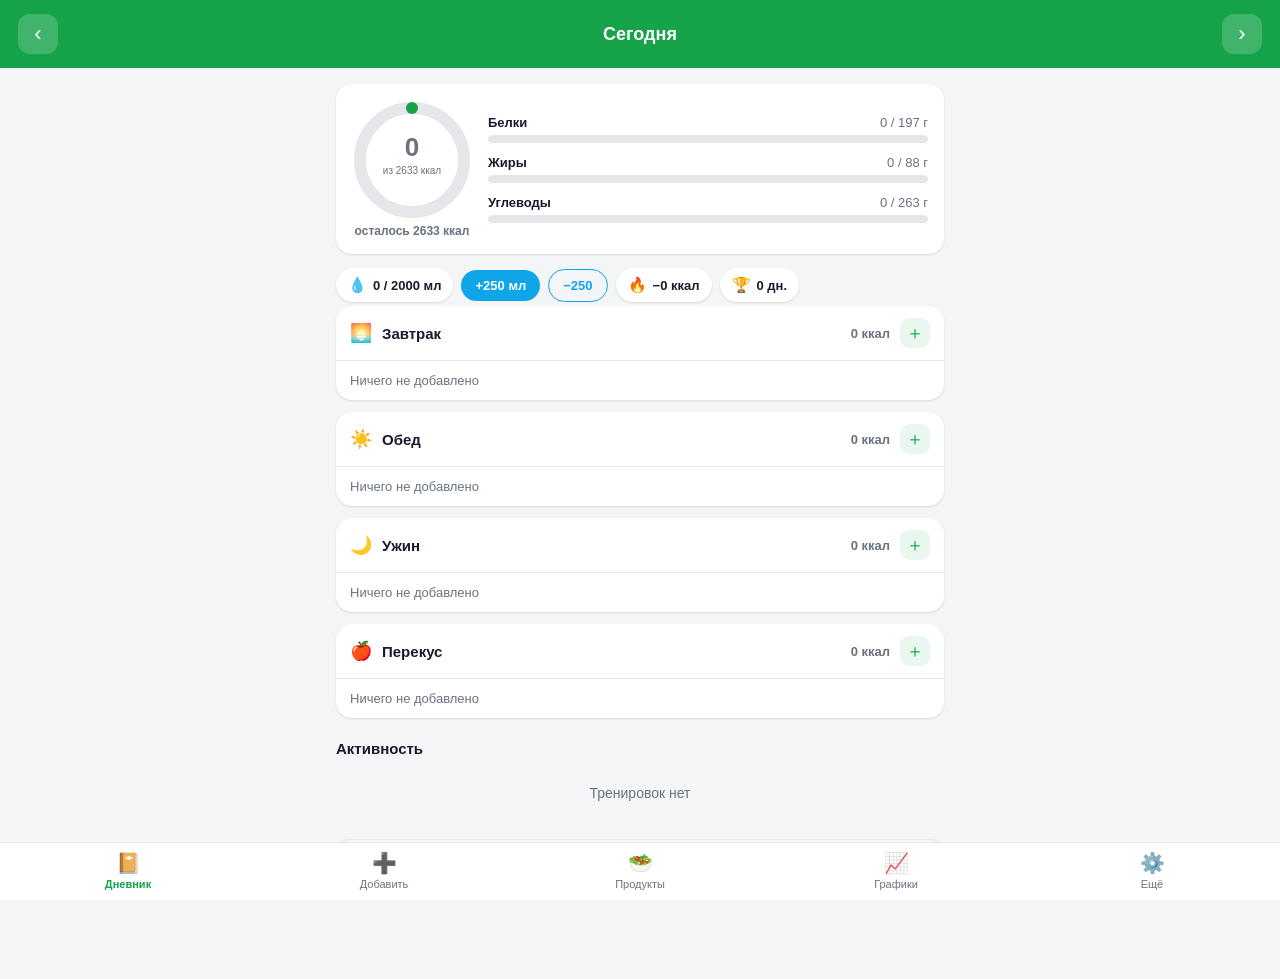
==== calorie-app/index.html @ 92734250 "Add offline calorie & macro tracker PWA New calorie-app: food diary with meals (breakfast/lunch/dinn" ====
<!DOCTYPE html>
<html lang="ru">
<head>
  <meta charset="UTF-8" />
  <meta name="viewport" content="width=device-width, initial-scale=1.0, viewport-fit=cover" />
  <meta name="theme-color" content="#16a34a" />
  <title>Калории и БЖУ</title>
  <link rel="manifest" href="manifest.webmanifest" />
  <link rel="icon" href="icons/icon-192.png" />
  <link rel="apple-touch-icon" href="icons/icon-192.png" />
  <link rel="stylesheet" href="styles.css" />
</head>
<body>
  <header class="topbar">
    <button id="dayPrev" class="month-btn" title="Предыдущий день">‹</button>
    <h1 id="dayTitle">Сегодня</h1>
    <button id="dayNext" class="month-btn" title="Следующий день">›</button>
  </header>

  <main id="app">
    <!-- Дневник -->
    <section class="tab-page" data-page="diary">
      <div class="rings">
        <div class="ring-main">
          <svg viewBox="0 0 120 120" width="120" height="120" class="svg-chart">
            <circle cx="60" cy="60" r="52" class="ring-track" stroke-width="12" fill="none"></circle>
            <circle id="calRing" cx="60" cy="60" r="52" class="ring-val" stroke-width="12" fill="none"
                    transform="rotate(-90 60 60)" stroke-linecap="round"></circle>
            <text x="60" y="56" text-anchor="middle" class="ring-num" id="calNum">0</text>
            <text x="60" y="74" text-anchor="middle" class="ring-cap" id="calCap">из 0 ккал</text>
          </svg>
          <div class="cal-hint" id="calHint"></div>
        </div>
        <div class="macro-bars">
          <div class="mb" data-m="p"><div class="mb-top"><span>Белки</span><span id="pTxt">0 / 0 г</span></div><div class="mini-bar"><div class="mini-fill mp" id="pBar"></div></div></div>
          <div class="mb" data-m="f"><div class="mb-top"><span>Жиры</span><span id="fTxt">0 / 0 г</span></div><div class="mini-bar"><div class="mini-fill mf" id="fBar"></div></div></div>
          <div class="mb" data-m="c"><div class="mb-top"><span>Углеводы</span><span id="cTxt">0 / 0 г</span></div><div class="mini-bar"><div class="mini-fill mc" id="cBar"></div></div></div>
        </div>
      </div>

      <div class="chips-row">
        <div class="chip-stat"><span class="cs-ico">💧</span><span id="waterStat">0 / 0 мл</span></div>
        <button class="chip-btn" id="waterAdd">+250 мл</button>
        <button class="chip-btn ghostchip" id="waterMinus">−250</button>
        <div class="chip-stat"><span class="cs-ico">🔥</span><span id="burnStat">0 ккал</span></div>
        <div class="chip-stat" id="streakStat" title="Дней подряд с записями"><span class="cs-ico">🏆</span><span id="streakTxt">0</span></div>
      </div>

      <div id="mealsWrap"></div>

      <h2 class="section-title">Активность</h2>
      <div id="exerciseList" class="list"></div>
      <button class="btn ghost" id="addExercise">➕ Добавить тренировку</button>
    </section>

    <!-- Добавить -->
    <section class="tab-page hidden" data-page="add">
      <h2 class="section-title">Добавить в приём пищи</h2>
      <form id="addForm" class="card form">
        <div class="field">
          <label>Приём пищи</label>
          <select id="addMeal">
            <option value="breakfast">🌅 Завтрак</option>
            <option value="lunch">☀️ Обед</option>
            <option value="dinner">🌙 Ужин</option>
            <option value="snack">🍎 Перекус</option>
          </select>
        </div>
        <div class="field">
          <label>Продукт или блюдо</label>
          <input type="search" id="foodSearch" placeholder="Начните вводить название…" autocomplete="off" />
          <div id="foodResults" class="food-results"></div>
        </div>
        <div id="quickPicks" class="quick-picks"></div>

        <div id="pickedBox" class="picked-box hidden">
          <div class="picked-head">
            <span id="pickedName" class="picked-name"></span>
            <button type="button" class="icon-btn" id="pickedClear" title="Сбросить">✕</button>
          </div>
          <div class="field">
            <label id="gramsLabel">Количество, г</label>
            <input type="number" id="addGrams" inputmode="decimal" step="1" min="0" placeholder="100" />
          </div>
          <div class="picked-macros" id="pickedMacros"></div>
          <button type="submit" class="btn primary">Добавить в дневник</button>
        </div>
      </form>
      <p class="hint">Не нашли продукт? Добавьте свой на вкладке «Продукты».</p>
    </section>

    <!-- Продукты и рецепты -->
    <section class="tab-page hidden" data-page="foods">
      <h2 class="section-title">Свой продукт</h2>
      <p class="hint">Значения на 100 г. Штрих-код — необязательно, для быстрого поиска.</p>
      <form id="foodForm" class="card form">
        <div class="field"><label>Название</label><input type="text" id="fName" maxlength="50" placeholder="Например: Творог 5%" required /></div>
        <div class="field-row">
          <div class="field"><label>Ккал / 100 г</label><input type="number" id="fKcal" inputmode="decimal" step="0.1" min="0" placeholder="0" required /></div>
          <div class="field"><label>Белки</label><input type="number" id="fP" inputmode="decimal" step="0.1" min="0" placeholder="0" /></div>
        </div>
        <div class="field-row">
          <div class="field"><label>Жиры</label><input type="number" id="fF" inputmode="decimal" step="0.1" min="0" placeholder="0" /></div>
          <div class="field"><label>Углеводы</label><input type="number" id="fC" inputmode="decimal" step="0.1" min="0" placeholder="0" /></div>
        </div>
        <div class="field"><label>Штрих-код (необязательно)</label><input type="text" id="fBarcode" inputmode="numeric" maxlength="20" placeholder="4600000000000" /></div>
        <button type="submit" class="btn primary">Сохранить продукт</button>
      </form>

      <h2 class="section-title">Мои рецепты</h2>
      <p class="hint">Соберите блюдо из продуктов — приложение посчитает КБЖУ на порцию.</p>
      <div id="recipeList" class="list"></div>
      <button class="btn ghost" id="addRecipe">➕ Создать рецепт</button>

      <h2 class="section-title">База продуктов</h2>
      <input type="search" id="foodDbSearch" class="search" placeholder="Поиск по базе продуктов" />
      <div id="foodDbList" class="list"></div>
    </section>

    <!-- Графики -->
    <section class="tab-page hidden" data-page="charts">
      <h2 class="section-title">Калории за 7 дней</h2>
      <div class="card"><div id="calChart" class="chart"></div></div>
      <h2 class="section-title">БЖУ за день</h2>
      <div class="card"><div id="macroChart" class="chart"></div></div>
      <h2 class="section-title">Динамика веса</h2>
      <div class="card"><div id="weightChart" class="chart"></div></div>
    </section>

    <!-- Ещё -->
    <section class="tab-page hidden" data-page="more">
      <h2 class="section-title">Профиль и норма калорий</h2>
      <p class="hint">Норма считается по формуле Миффлина — Сан Жеора с учётом активности и цели.</p>
      <form id="profileForm" class="card form">
        <div class="segmented">
          <button type="button" class="seg active" data-sex="m">Мужчина</button>
          <button type="button" class="seg" data-sex="f">Женщина</button>
        </div>
        <div class="field-row">
          <div class="field"><label>Возраст</label><input type="number" id="pAge" inputmode="numeric" min="10" max="100" placeholder="30" /></div>
          <div class="field"><label>Рост, см</label><input type="number" id="pHeight" inputmode="decimal" min="100" max="230" placeholder="175" /></div>
          <div class="field"><label>Вес, кг</label><input type="number" id="pWeight" inputmode="decimal" min="30" max="300" placeholder="75" /></div>
        </div>
        <div class="field">
          <label>Активность</label>
          <select id="pActivity">
            <option value="1.2">Минимальная (сидячий образ)</option>
            <option value="1.375">Лёгкая (1–3 трен./нед)</option>
            <option value="1.55" selected>Средняя (3–5 трен./нед)</option>
            <option value="1.725">Высокая (6–7 трен./нед)</option>
            <option value="1.9">Очень высокая (физ. труд)</option>
          </select>
        </div>
        <div class="field">
          <label>Цель</label>
          <select id="pGoal">
            <option value="lose">Похудение (−15%)</option>
            <option value="maintain" selected>Поддержание веса</option>
            <option value="gain">Набор массы (+10%)</option>
          </select>
        </div>
        <button type="submit" class="btn primary">Рассчитать и сохранить</button>
      </form>

      <div class="card norm-card">
        <div class="norm-row"><span>Базовый обмен (BMR)</span><span id="bmrVal">—</span></div>
        <div class="norm-row"><span>С учётом активности (TDEE)</span><span id="tdeeVal">—</span></div>
        <div class="norm-row big"><span>Ваша норма</span><span id="normVal">—</span></div>
      </div>

      <h2 class="section-title">Цель по калориям и БЖУ</h2>
      <div class="card form">
        <label class="switch-row">
          <span>Считать норму автоматически</span>
          <button type="button" class="toggle on" id="autoNormToggle"></button>
        </label>
        <div class="field" id="manualCalField">
          <label>Норма калорий вручную</label>
          <input type="number" id="manualCal" inputmode="numeric" min="0" step="10" placeholder="2000" />
        </div>
        <label>Распределение БЖУ, %</label>
        <div class="field-row">
          <div class="field"><label>Белки</label><input type="number" id="mPctP" inputmode="numeric" min="0" max="100" /></div>
          <div class="field"><label>Жиры</label><input type="number" id="mPctF" inputmode="numeric" min="0" max="100" /></div>
          <div class="field"><label>Углеводы</label><input type="number" id="mPctC" inputmode="numeric" min="0" max="100" /></div>
        </div>
        <div id="pctHint" class="hint"></div>
        <div class="field"><label>Цель по воде, мл</label><input type="number" id="waterGoal" inputmode="numeric" min="0" step="100" placeholder="2000" /></div>
      </div>

      <h2 class="section-title">Вес и замеры</h2>
      <form id="weightForm" class="card form">
        <div class="field-row">
          <div class="field"><label>Вес, кг</label><input type="number" id="wWeight" inputmode="decimal" step="0.1" min="0" placeholder="75.0" required /></div>
          <div class="field"><label>Талия, см</label><input type="number" id="wWaist" inputmode="decimal" step="0.1" min="0" placeholder="—" /></div>
          <div class="field"><label>% жира</label><input type="number" id="wFat" inputmode="decimal" step="0.1" min="0" placeholder="—" /></div>
        </div>
        <button type="submit" class="btn primary">Записать</button>
      </form>
      <div id="weightLog" class="list"></div>

      <h2 class="section-title">Резервная копия</h2>
      <p class="hint">Данные хранятся только на этом устройстве. Делайте копию перед сменой телефона.</p>
      <button id="exportBtn" class="btn ghost">📤 Экспорт данных</button>
      <button id="importBtn" class="btn ghost">📥 Импорт данных</button>
      <button id="resetBtn" class="btn ghost danger">Сбросить все данные</button>
    </section>
  </main>

  <nav class="tabbar">
    <button class="tab active" data-tab="diary"><span>📔</span>Дневник</button>
    <button class="tab" data-tab="add"><span>➕</span>Добавить</button>
    <button class="tab" data-tab="foods"><span>🥗</span>Продукты</button>
    <button class="tab" data-tab="charts"><span>📈</span>Графики</button>
    <button class="tab" data-tab="more"><span>⚙️</span>Ещё</button>
  </nav>

  <div id="modal" class="modal hidden">
    <div class="modal-card" id="modalBody"></div>
  </div>

  <div id="toast" class="toast hidden"></div>

  <script src="app.js"></script>
</body>
</html>
---- calorie-app/styles.css ----
:root {
  --bg: #f4f5f7;
  --card: #ffffff;
  --text: #1a1a2e;
  --muted: #6b7280;
  --line: #e5e7eb;
  --accent: #16a34a;
  --accent-soft: #e9f7ef;
  --green: #16a34a;
  --red: #dc2626;
  --amber: #d97706;
  --prot: #6366f1;
  --fat: #f59e0b;
  --carb: #14b8a6;
  --water: #0ea5e9;
  --shadow: 0 1px 3px rgba(0,0,0,.08), 0 1px 2px rgba(0,0,0,.04);
  --radius: 16px;
}

@media (prefers-color-scheme: dark) {
  :root {
    --bg: #0f1115;
    --card: #1a1d24;
    --text: #f1f2f6;
    --muted: #9aa0ac;
    --line: #2a2e37;
    --accent: #22c55e;
    --accent-soft: #16261c;
    --shadow: 0 1px 3px rgba(0,0,0,.4);
  }
}

* { box-sizing: border-box; -webkit-tap-highlight-color: transparent; }
html, body { margin: 0; padding: 0; }
body {
  background: var(--bg);
  color: var(--text);
  font-family: -apple-system, BlinkMacSystemFont, "Segoe UI", Roboto, Helvetica, Arial, sans-serif;
  font-size: 16px;
  padding-bottom: 78px;
  -webkit-font-smoothing: antialiased;
}

.topbar {
  position: sticky; top: 0; z-index: 20;
  display: flex; align-items: center; justify-content: space-between;
  padding: calc(env(safe-area-inset-top) + 14px) 18px 14px;
  background: var(--accent);
  color: #fff;
}
.topbar h1 { margin: 0; font-size: 18px; font-weight: 700; text-align: center; flex: 1; cursor: pointer; }
.month-btn {
  background: rgba(255,255,255,.18); border: none; color: #fff;
  font-size: 22px; line-height: 1; width: 40px; height: 40px; border-radius: 12px; cursor: pointer; flex-shrink: 0;
}

main { padding: 16px; max-width: 640px; margin: 0 auto; }
.tab-page.hidden { display: none; }

/* Кольцо калорий и макро-бары */
.rings { display: flex; gap: 16px; align-items: center; background: var(--card); border-radius: var(--radius); box-shadow: var(--shadow); padding: 16px; flex-wrap: wrap; }
.ring-main { display: flex; flex-direction: column; align-items: center; gap: 4px; }
.ring-track { stroke: var(--line); }
.ring-val { stroke: var(--accent); transition: stroke-dasharray .4s ease, stroke .3s; }
.ring-val.over { stroke: var(--red); }
.ring-num { font-size: 26px; font-weight: 800; fill: var(--text); }
.ring-cap { font-size: 10px; fill: var(--muted); }
.cal-hint { font-size: 12px; font-weight: 600; color: var(--muted); }
.cal-hint.over { color: var(--red); }
.macro-bars { flex: 1 1 200px; display: flex; flex-direction: column; gap: 12px; }
.mb-top { display: flex; justify-content: space-between; font-size: 13px; font-weight: 600; margin-bottom: 5px; }
.mb-top span:last-child { color: var(--muted); font-weight: 500; }
.mini-bar { height: 8px; background: var(--line); border-radius: 999px; overflow: hidden; width: 100%; }
.mini-fill { height: 100%; border-radius: 999px; transition: width .35s ease; }
.mini-fill.mp { background: var(--prot); }
.mini-fill.mf { background: var(--fat); }
.mini-fill.mc { background: var(--carb); }
.mini-fill.over { background: var(--red) !important; }

/* Чипсы: вода, сожжено, стрик */
.chips-row { display: flex; flex-wrap: wrap; gap: 8px; margin: 14px 0 4px; align-items: center; }
.chip-stat { display: flex; align-items: center; gap: 6px; font-size: 13px; font-weight: 600; padding: 8px 12px; border-radius: 999px; background: var(--card); box-shadow: var(--shadow); }
.cs-ico { font-size: 15px; }
.chip-btn { border: none; background: var(--water); color: #fff; font-size: 13px; font-weight: 600; padding: 8px 14px; border-radius: 999px; cursor: pointer; }
.chip-btn.ghostchip { background: transparent; color: var(--water); border: 1px solid var(--water); }

/* Приёмы пищи */
.meal-block { background: var(--card); border-radius: var(--radius); box-shadow: var(--shadow); margin-bottom: 12px; overflow: hidden; }
.meal-head { display: flex; align-items: center; gap: 10px; padding: 12px 14px; border-bottom: 1px solid var(--line); }
.meal-head .mh-title { flex: 1; font-weight: 700; font-size: 15px; }
.meal-head .mh-kcal { font-size: 13px; color: var(--muted); font-weight: 600; }
.meal-add { background: var(--accent-soft); color: var(--accent); border: none; width: 30px; height: 30px; border-radius: 9px; font-size: 18px; cursor: pointer; }
.meal-item { display: flex; align-items: center; gap: 10px; padding: 10px 14px; border-bottom: 1px solid var(--line); cursor: pointer; }
.meal-item:last-child { border-bottom: none; }
.meal-item:active { background: var(--accent-soft); }
.mi-main { flex: 1; min-width: 0; }
.mi-name { font-size: 14px; font-weight: 600; }
.mi-sub { font-size: 12px; color: var(--muted); margin-top: 2px; }
.mi-kcal { font-weight: 700; font-size: 14px; white-space: nowrap; }
.meal-empty { padding: 12px 14px; color: var(--muted); font-size: 13px; }

.section-title { font-size: 15px; font-weight: 700; margin: 22px 0 10px; }
.hint { font-size: 13px; color: var(--muted); margin: -4px 0 12px; }

.card { background: var(--card); border-radius: var(--radius); box-shadow: var(--shadow); padding: 16px; }
.form { display: flex; flex-direction: column; gap: 12px; margin-bottom: 8px; }
.field { display: flex; flex-direction: column; gap: 6px; flex: 1; }
.field label { font-size: 12px; color: var(--muted); font-weight: 600; }
.field-row { display: flex; gap: 10px; }
input, select {
  font-size: 16px; padding: 12px 14px; border: 1px solid var(--line);
  border-radius: 12px; background: var(--bg); color: var(--text); width: 100%;
}
input:focus, select:focus { outline: 2px solid var(--accent); border-color: transparent; }

.btn { border: none; border-radius: 12px; padding: 13px 16px; font-size: 15px; font-weight: 600; cursor: pointer; width: 100%; }
.btn.primary { background: var(--accent); color: #fff; }
.btn.primary:active { opacity: .85; }
.btn.ghost { background: transparent; border: 1px solid var(--line); color: var(--text); margin-top: 8px; }
.btn.danger { color: var(--red); border-color: var(--red); }

.list { display: flex; flex-direction: column; gap: 10px; margin-bottom: 12px; }
.row { background: var(--card); border-radius: 14px; box-shadow: var(--shadow); padding: 12px 14px; display: flex; align-items: center; gap: 12px; }
.row .row-main { flex: 1; min-width: 0; }
.row .row-title { font-weight: 600; font-size: 15px; }
.row .row-sub { font-size: 12px; color: var(--muted); margin-top: 2px; }
.row .row-amount { font-weight: 700; white-space: nowrap; }
.row.clickable { cursor: pointer; }
.row.clickable:active { background: var(--accent-soft); }
.icon-btn { background: none; border: none; color: var(--muted); font-size: 18px; cursor: pointer; padding: 6px; }
.fav-star { background: none; border: none; font-size: 18px; cursor: pointer; padding: 4px; }

/* Поиск продуктов */
.food-results { display: none; flex-direction: column; margin-top: 8px; border: 1px solid var(--line); border-radius: 12px; overflow: hidden; max-height: 300px; overflow-y: auto; }
.food-results.show { display: flex; }
.fr-item { padding: 11px 14px; border-bottom: 1px solid var(--line); cursor: pointer; background: var(--card); }
.fr-item:last-child { border-bottom: none; }
.fr-item:active { background: var(--accent-soft); }
.fr-name { font-size: 14px; font-weight: 600; }
.fr-sub { font-size: 12px; color: var(--muted); margin-top: 2px; }
.fr-tag { font-size: 10px; font-weight: 700; padding: 1px 6px; border-radius: 6px; margin-left: 6px; vertical-align: middle; }
.fr-tag.recipe { background: rgba(20,184,166,.15); color: var(--carb); }
.fr-tag.custom { background: rgba(99,102,241,.15); color: var(--prot); }

.quick-picks { display: flex; flex-wrap: wrap; gap: 8px; }
.qp { border: 1px solid var(--line); background: var(--card); border-radius: 999px; padding: 7px 12px; font-size: 13px; cursor: pointer; color: var(--text); }
.qp:active { background: var(--accent-soft); }

.picked-box { border: 1px solid var(--accent); border-radius: 14px; padding: 14px; display: flex; flex-direction: column; gap: 12px; background: var(--accent-soft); }
.picked-box.hidden { display: none; }
.picked-head { display: flex; align-items: center; justify-content: space-between; }
.picked-name { font-weight: 700; font-size: 15px; }
.picked-macros { display: flex; flex-wrap: wrap; gap: 8px; font-size: 13px; }
.pm-pill { padding: 5px 10px; border-radius: 999px; font-weight: 600; background: var(--card); }
.pm-pill.kcal { background: var(--accent); color: #fff; }

/* Норма */
.norm-card { display: flex; flex-direction: column; gap: 8px; }
.norm-row { display: flex; justify-content: space-between; font-size: 14px; color: var(--muted); }
.norm-row span:last-child { font-weight: 700; color: var(--text); }
.norm-row.big { font-size: 16px; padding-top: 8px; border-top: 1px solid var(--line); margin-top: 2px; }
.norm-row.big span:last-child { color: var(--accent); font-size: 20px; }

.switch-row { display: flex; align-items: center; justify-content: space-between; font-size: 14px; font-weight: 600; }
.toggle { width: 52px; height: 30px; border-radius: 999px; background: var(--line); border: none; position: relative; cursor: pointer; flex-shrink: 0; transition: background .2s; }
.toggle.on { background: var(--green); }
.toggle::after { content: ""; position: absolute; top: 3px; left: 3px; width: 24px; height: 24px; border-radius: 50%; background: #fff; transition: transform .2s; }
.toggle.on::after { transform: translateX(22px); }

/* Сегменты */
.segmented { display: flex; background: var(--bg); border-radius: 12px; padding: 4px; gap: 4px; }
.seg { flex: 1; border: none; background: transparent; padding: 9px; border-radius: 9px; font-size: 14px; font-weight: 600; color: var(--muted); cursor: pointer; }
.seg.active { background: var(--card); color: var(--accent); box-shadow: var(--shadow); }

.search { margin-bottom: 12px; }

/* Графики */
.chart { min-height: 60px; }
.svg-chart { display: block; overflow: visible; }
.svg-chart text { fill: var(--muted); }
.cx-lbl { font-size: 11px; }
.cx-val { font-size: 10px; font-weight: 600; }
.cx-mid { font-size: 15px; font-weight: 800; fill: var(--text); }
.cx-sub { font-size: 9px; }
.goal-line { stroke: var(--red); stroke-width: 1.5; stroke-dasharray: 4 4; }
.donut-wrap { display: flex; gap: 16px; align-items: center; flex-wrap: wrap; justify-content: center; }
.legend { flex: 1 1 190px; min-width: 190px; display: flex; flex-direction: column; gap: 7px; }
.lg-row { display: flex; align-items: center; gap: 8px; font-size: 13px; }
.lg-dot { width: 10px; height: 10px; border-radius: 3px; flex-shrink: 0; }
.lg-name { flex: 1; overflow: hidden; text-overflow: ellipsis; white-space: nowrap; }
.lg-val { color: var(--muted); font-size: 12px; white-space: nowrap; }

/* Модальное окно */
.modal { position: fixed; inset: 0; z-index: 60; background: rgba(0,0,0,.5); display: flex; align-items: flex-end; justify-content: center; }
.modal.hidden { display: none; }
.modal-card { background: var(--card); width: 100%; max-width: 560px; border-radius: 20px 20px 0 0; padding: 20px 18px calc(24px + env(safe-area-inset-bottom)); position: relative; max-height: 88vh; overflow-y: auto; }
@media (min-width: 560px) { .modal { align-items: center; } .modal-card { border-radius: 20px; } }
.modal-card h3 { margin: 0 0 14px; font-size: 18px; }
.modal-card .field { margin-bottom: 12px; }
.modal-actions { display: flex; gap: 10px; margin-top: 8px; }
.modal-actions .btn { margin-top: 0; }
.modal-close { position: absolute; top: 12px; right: 12px; background: var(--bg); border: none; color: var(--muted); width: 34px; height: 34px; border-radius: 10px; font-size: 16px; cursor: pointer; }
.backup-area { width: 100%; min-height: 120px; margin: 10px 0; font-family: monospace; font-size: 12px; padding: 12px; border: 1px solid var(--line); border-radius: 12px; background: var(--bg); color: var(--text); resize: vertical; }
#mDownload { text-align: center; text-decoration: none; display: block; margin-bottom: 8px; }
.ri-row { display: flex; align-items: center; gap: 8px; margin-bottom: 8px; }
.ri-row .ri-name { flex: 1; font-size: 14px; }
.ri-row input { width: 90px; }

.tabbar {
  position: fixed; bottom: 0; left: 0; right: 0; z-index: 30;
  display: grid; grid-template-columns: repeat(5,1fr);
  background: var(--card); border-top: 1px solid var(--line);
  padding-bottom: env(safe-area-inset-bottom);
}
.tab { background: none; border: none; color: var(--muted); font-size: 11px; padding: 8px 0 10px; display: flex; flex-direction: column; align-items: center; gap: 3px; cursor: pointer; }
.tab span { font-size: 20px; }
.tab.active { color: var(--accent); font-weight: 600; }

.toast { position: fixed; bottom: 90px; left: 50%; transform: translateX(-50%); background: #1a1d24; color: #fff; padding: 11px 18px; border-radius: 12px; font-size: 14px; z-index: 50; box-shadow: 0 4px 12px rgba(0,0,0,.25); max-width: 90%; }
.toast.hidden { display: none; }
.empty { text-align: center; color: var(--muted); font-size: 14px; padding: 18px; }
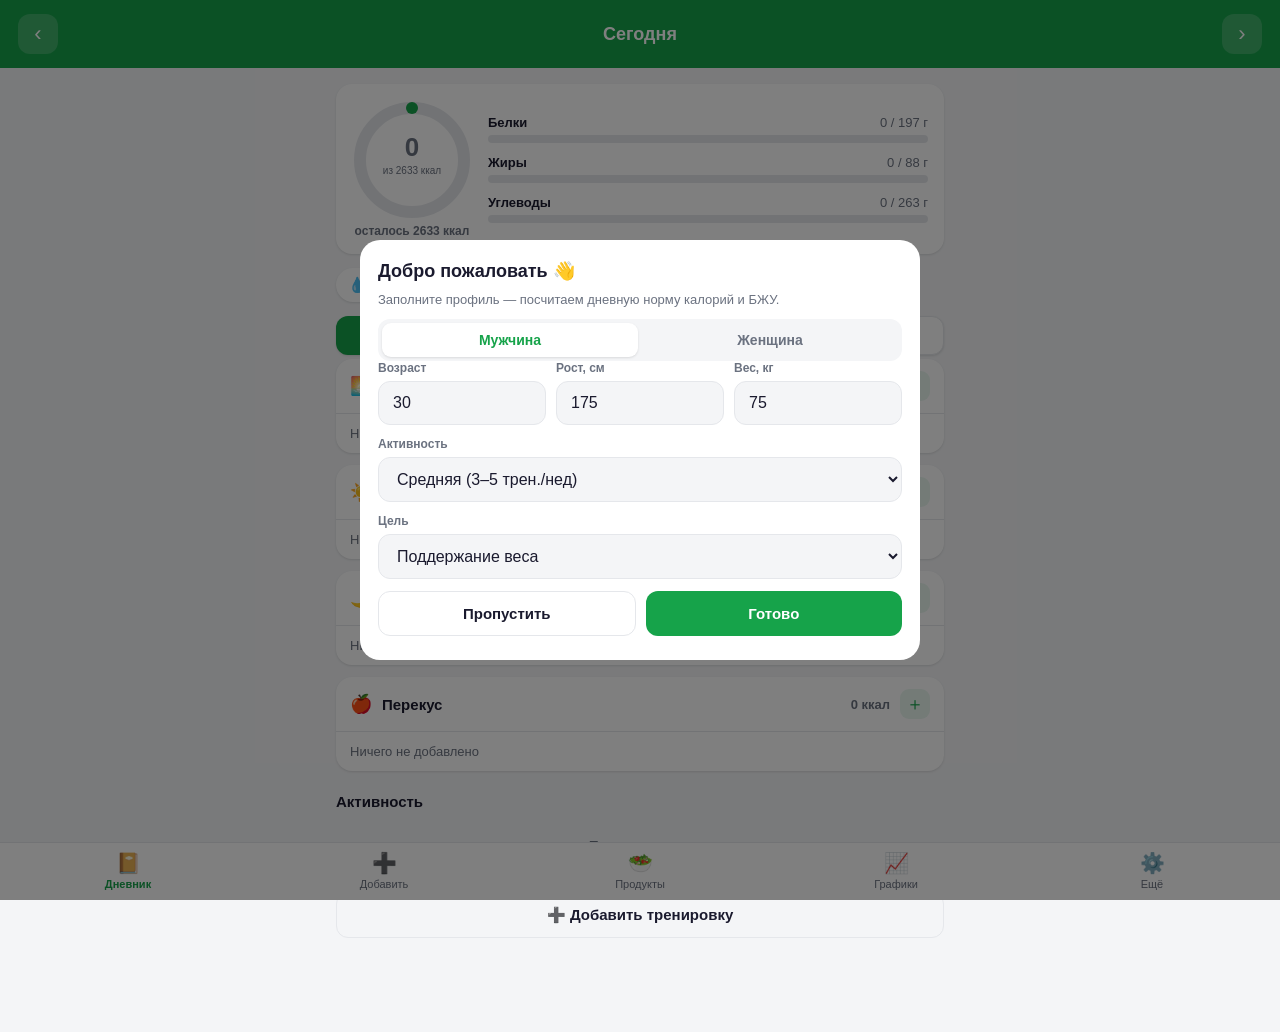
==== commit c1db49c1: "Add meal-plan generator, onboarding, day templates, weekly summary - AI meal plan for the day: prefe" ====
--- a/calorie-app/index.html
+++ b/calorie-app/index.html
@@ -46,6 +46,12 @@
         <div class="chip-stat" id="streakStat" title="Дней подряд с записями"><span class="cs-ico">🏆</span><span id="streakTxt">0</span></div>
       </div>
 
+      <div class="day-actions">
+        <button class="day-act accent-act" id="planBtn">✨ План на день</button>
+        <button class="day-act" id="copyYesterday">📋 Повторить вчера</button>
+        <button class="day-act" id="templatesBtn">⭐ Шаблоны</button>
+      </div>
+
       <div id="mealsWrap"></div>
 
       <h2 class="section-title">Активность</h2>
@@ -70,6 +76,11 @@
           <label>Продукт или блюдо</label>
           <input type="search" id="foodSearch" placeholder="Начните вводить название…" autocomplete="off" />
           <div id="foodResults" class="food-results"></div>
+        </div>
+        <div class="tool-row">
+          <button type="button" class="tool-btn" id="scanBtn">📷 Штрих-код</button>
+          <button type="button" class="tool-btn" id="photoBtn">🍽️ Распознать по фото</button>
+          <input type="file" id="photoInput" accept="image/*" capture="environment" hidden />
         </div>
         <div id="quickPicks" class="quick-picks"></div>
 
@@ -119,6 +130,8 @@
 
     <!-- Графики -->
     <section class="tab-page hidden" data-page="charts">
+      <h2 class="section-title">Итоги недели</h2>
+      <div class="card" id="weekSummary"></div>
       <h2 class="section-title">Калории за 7 дней</h2>
       <div class="card"><div id="calChart" class="chart"></div></div>
       <h2 class="section-title">БЖУ за день</h2>
@@ -158,6 +171,10 @@
             <option value="maintain" selected>Поддержание веса</option>
             <option value="gain">Набор массы (+10%)</option>
           </select>
+        </div>
+        <div class="field">
+          <label>Целевой вес, кг (необязательно — для прогноза)</label>
+          <input type="number" id="pTarget" inputmode="decimal" min="0" step="0.1" placeholder="—" />
         </div>
         <button type="submit" class="btn primary">Рассчитать и сохранить</button>
       </form>
@@ -188,6 +205,12 @@
         <div class="field"><label>Цель по воде, мл</label><input type="number" id="waterGoal" inputmode="numeric" min="0" step="100" placeholder="2000" /></div>
       </div>
 
+      <h2 class="section-title">Распознавание по фото</h2>
+      <p class="hint">Адрес вашего прокси (см. папку <code>server/</code>). Фото уходит на этот сервис для оценки КБЖУ. Оставьте пустым, чтобы отключить.</p>
+      <div class="card form">
+        <div class="field"><label>URL прокси</label><input type="url" id="aiProxyUrl" inputmode="url" placeholder="https://ваш-воркер.workers.dev" /></div>
+      </div>
+
       <h2 class="section-title">Вес и замеры</h2>
       <form id="weightForm" class="card form">
         <div class="field-row">
--- a/calorie-app/styles.css
+++ b/calorie-app/styles.css
@@ -84,6 +84,34 @@
 .chip-btn { border: none; background: var(--water); color: #fff; font-size: 13px; font-weight: 600; padding: 8px 14px; border-radius: 999px; cursor: pointer; }
 .chip-btn.ghostchip { background: transparent; color: var(--water); border: 1px solid var(--water); }
 
+/* Действия дня */
+.day-actions { display: flex; gap: 8px; margin: 14px 0 4px; flex-wrap: wrap; }
+.day-act { flex: 1 1 auto; border: 1px solid var(--line); background: var(--card); color: var(--text); border-radius: 12px; padding: 11px 10px; font-size: 13px; font-weight: 600; cursor: pointer; box-shadow: var(--shadow); }
+.day-act:active { background: var(--accent-soft); }
+.day-act.accent-act { background: var(--accent); color: #fff; border-color: transparent; }
+
+/* Итоги недели */
+.ws-grid { display: grid; grid-template-columns: repeat(4, 1fr); gap: 8px; margin-bottom: 12px; }
+.ws-cell { text-align: center; background: var(--bg); border-radius: 12px; padding: 10px 4px; }
+.ws-num { font-size: 20px; font-weight: 800; letter-spacing: -.3px; }
+.ws-lbl { font-size: 10px; color: var(--muted); margin-top: 2px; }
+.ws-rows { display: flex; flex-direction: column; gap: 8px; }
+.ws-row { display: flex; justify-content: space-between; font-size: 13px; }
+.ws-row span:first-child { color: var(--muted); }
+.ws-row span:last-child { font-weight: 600; }
+.ws-pos { color: var(--green); }
+.ws-neg { color: var(--amber); }
+
+/* План питания */
+.plan-list { display: flex; flex-direction: column; gap: 10px; margin: 4px 0 12px; }
+.plan-card { border: 1px solid var(--line); border-radius: 14px; padding: 12px 14px; background: var(--bg); }
+.plan-head { display: flex; justify-content: space-between; align-items: center; }
+.plan-meal { font-size: 12px; font-weight: 700; color: var(--accent); }
+.plan-kcal { font-size: 13px; font-weight: 700; color: var(--muted); }
+.plan-title { font-size: 15px; font-weight: 700; margin: 3px 0; }
+.plan-ing { font-size: 12px; color: var(--muted); margin-top: 8px; line-height: 1.55; }
+.plan-recipe { font-size: 13px; margin-top: 8px; line-height: 1.5; }
+
 /* Приёмы пищи */
 .meal-block { background: var(--card); border-radius: var(--radius); box-shadow: var(--shadow); margin-bottom: 12px; overflow: hidden; }
 .meal-head { display: flex; align-items: center; gap: 10px; padding: 12px 14px; border-bottom: 1px solid var(--line); }
@@ -141,6 +169,18 @@
 .fr-tag { font-size: 10px; font-weight: 700; padding: 1px 6px; border-radius: 6px; margin-left: 6px; vertical-align: middle; }
 .fr-tag.recipe { background: rgba(20,184,166,.15); color: var(--carb); }
 .fr-tag.custom { background: rgba(99,102,241,.15); color: var(--prot); }
+
+.tool-row { display: flex; gap: 8px; flex-wrap: wrap; }
+.tool-btn { flex: 1 1 auto; border: 1px solid var(--accent); background: var(--accent-soft); color: var(--accent); border-radius: 12px; padding: 11px 12px; font-size: 14px; font-weight: 600; cursor: pointer; }
+.tool-btn:active { opacity: .85; }
+.tool-btn:disabled { opacity: .5; cursor: default; }
+.fr-tag.online { background: rgba(14,165,233,.15); color: var(--water); }
+.scan-video { width: 100%; border-radius: 12px; background: #000; aspect-ratio: 4/3; object-fit: cover; }
+.scan-status { font-size: 13px; color: var(--muted); text-align: center; margin-top: 10px; }
+.ai-loading { display: flex; flex-direction: column; align-items: center; gap: 12px; padding: 20px; }
+.spinner { width: 34px; height: 34px; border: 3px solid var(--line); border-top-color: var(--accent); border-radius: 50%; animation: spin 1s linear infinite; }
+@keyframes spin { to { transform: rotate(360deg); } }
+.photo-preview { width: 100%; max-height: 200px; object-fit: contain; border-radius: 12px; margin-bottom: 12px; }
 
 .quick-picks { display: flex; flex-wrap: wrap; gap: 8px; }
 .qp { border: 1px solid var(--line); background: var(--card); border-radius: 999px; padding: 7px 12px; font-size: 13px; cursor: pointer; color: var(--text); }
